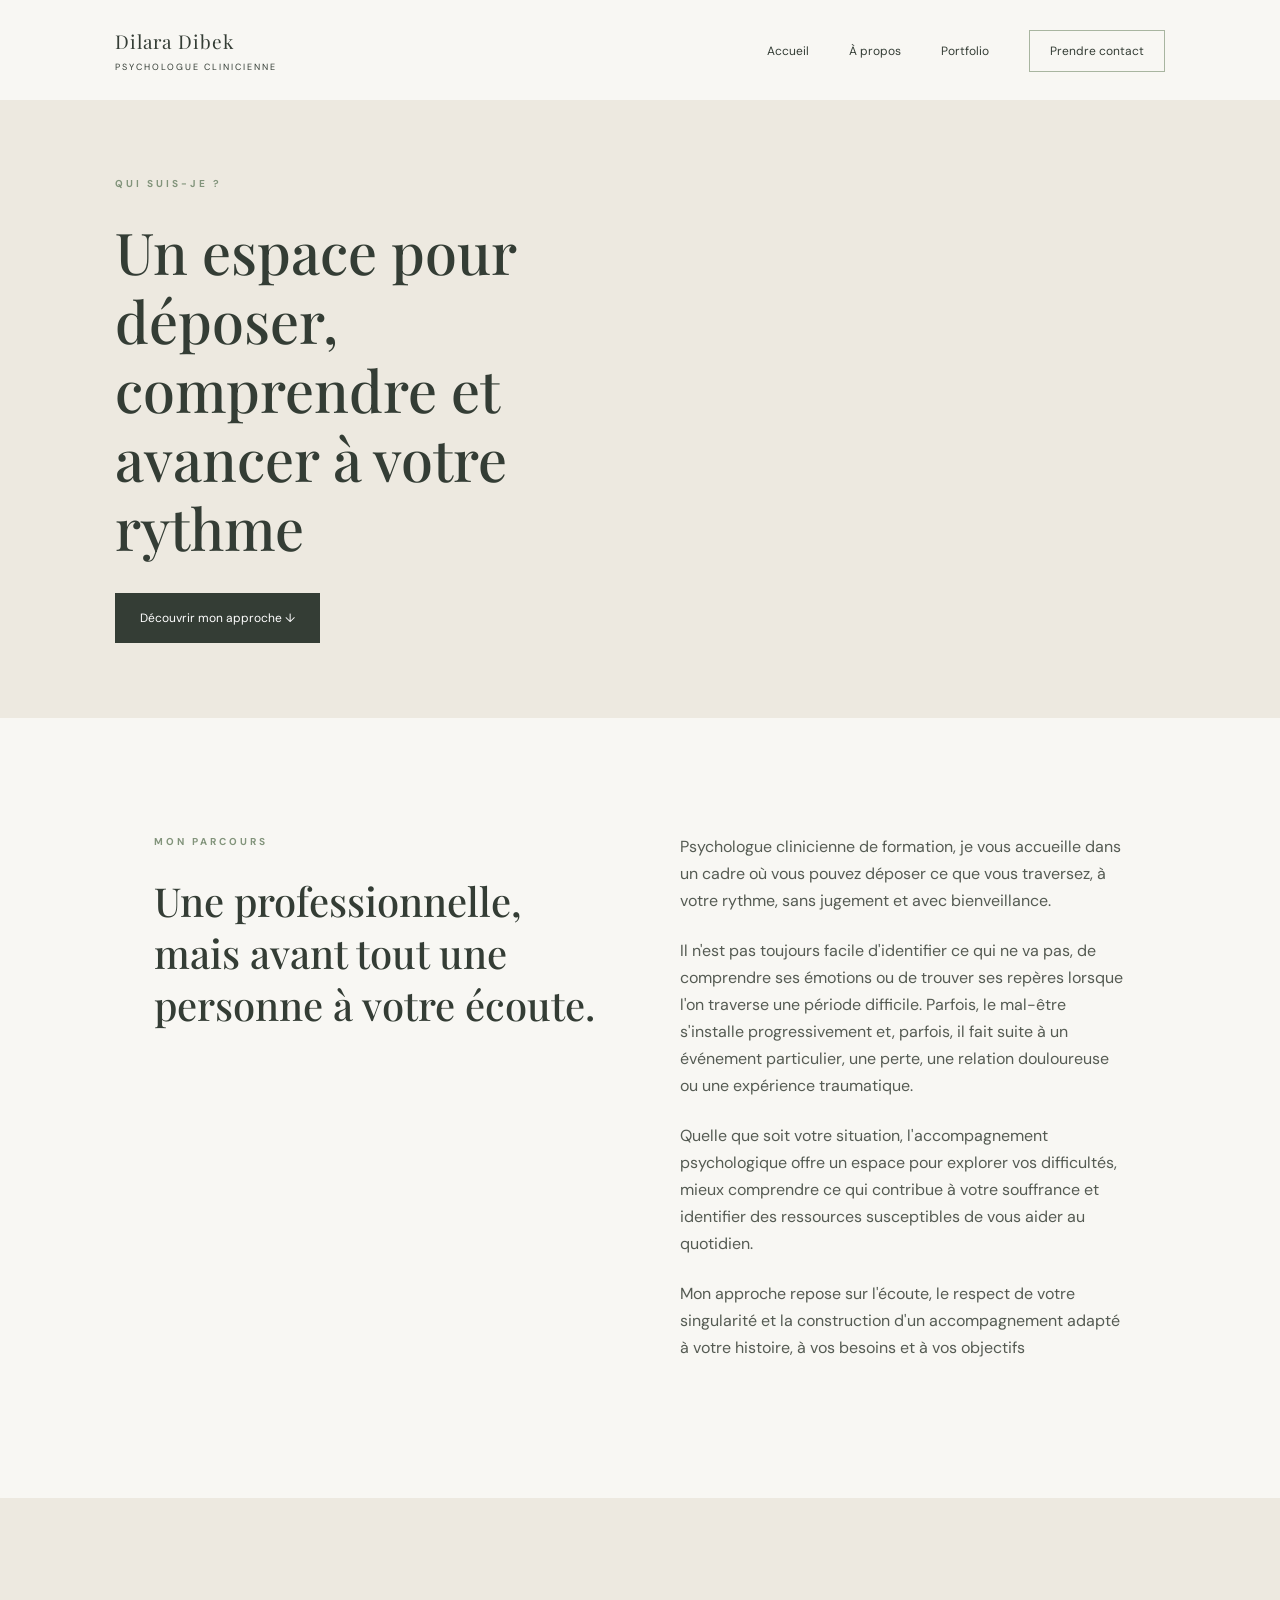
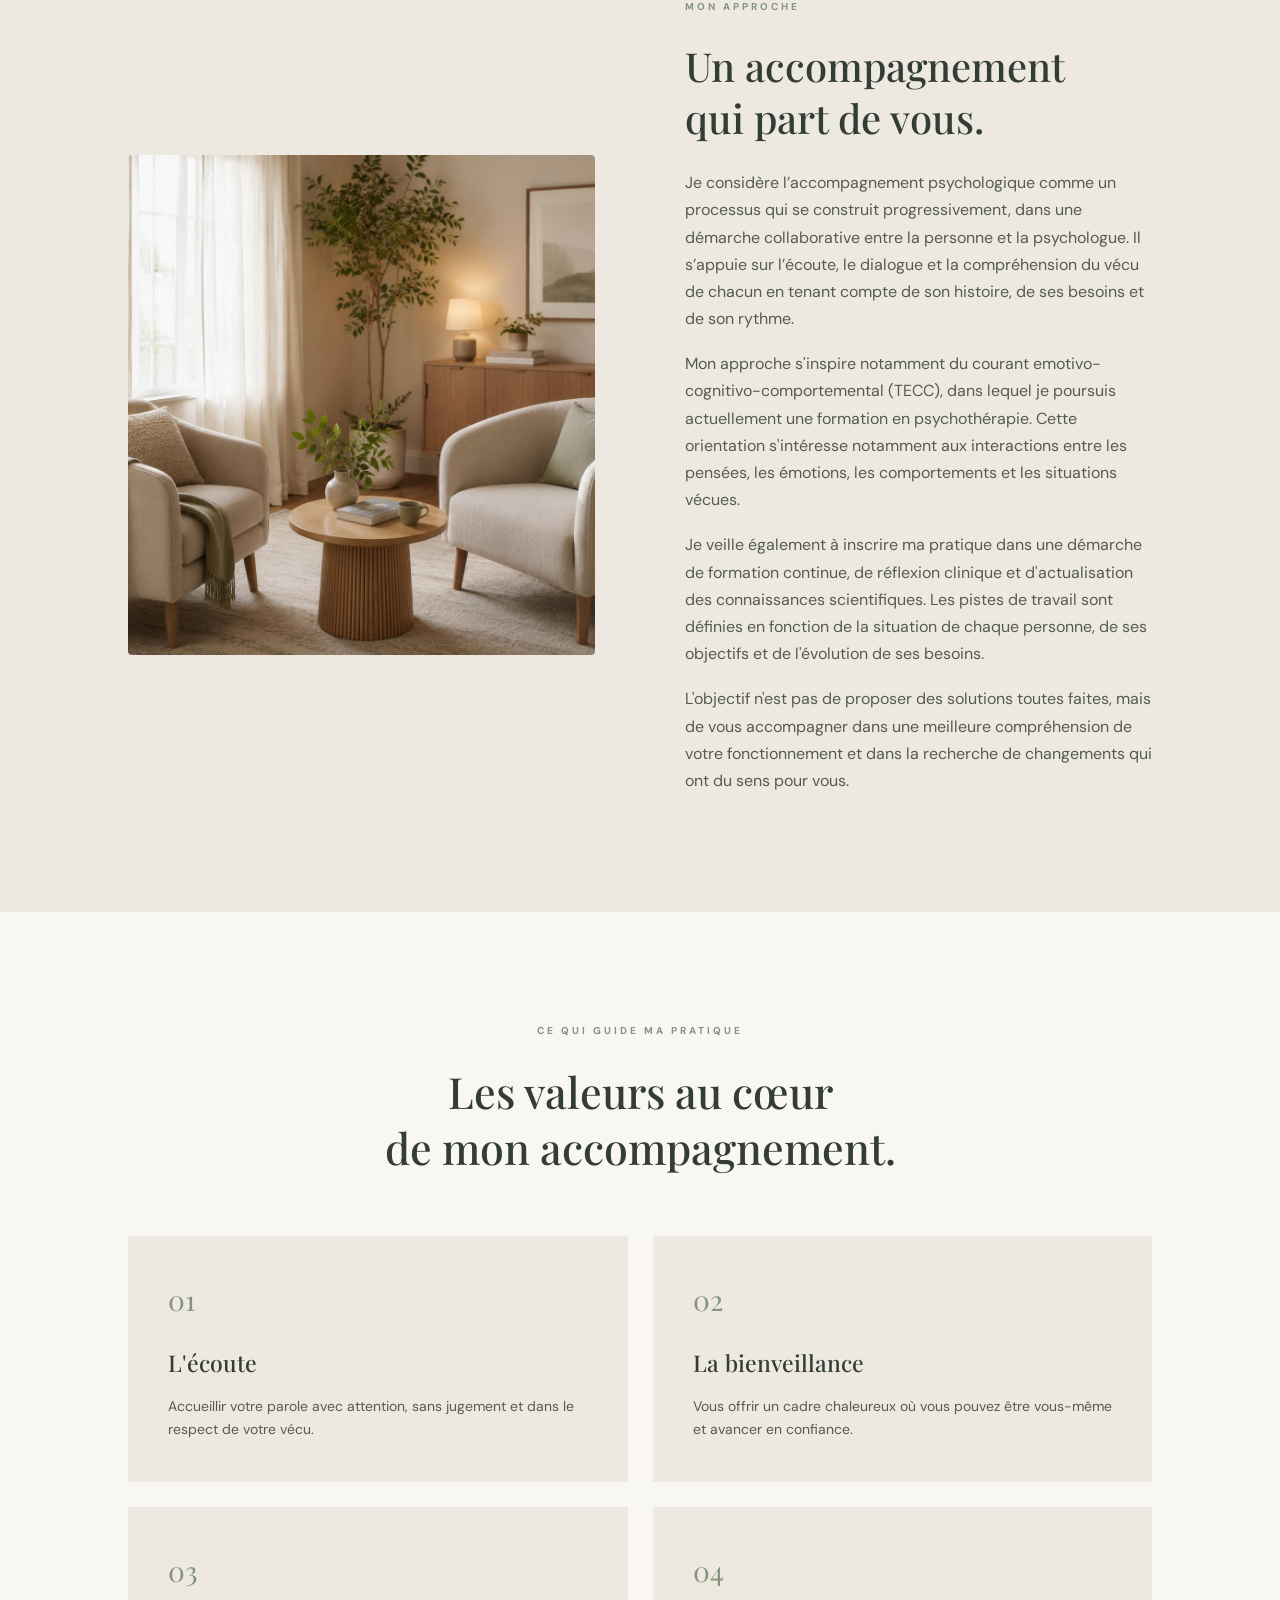
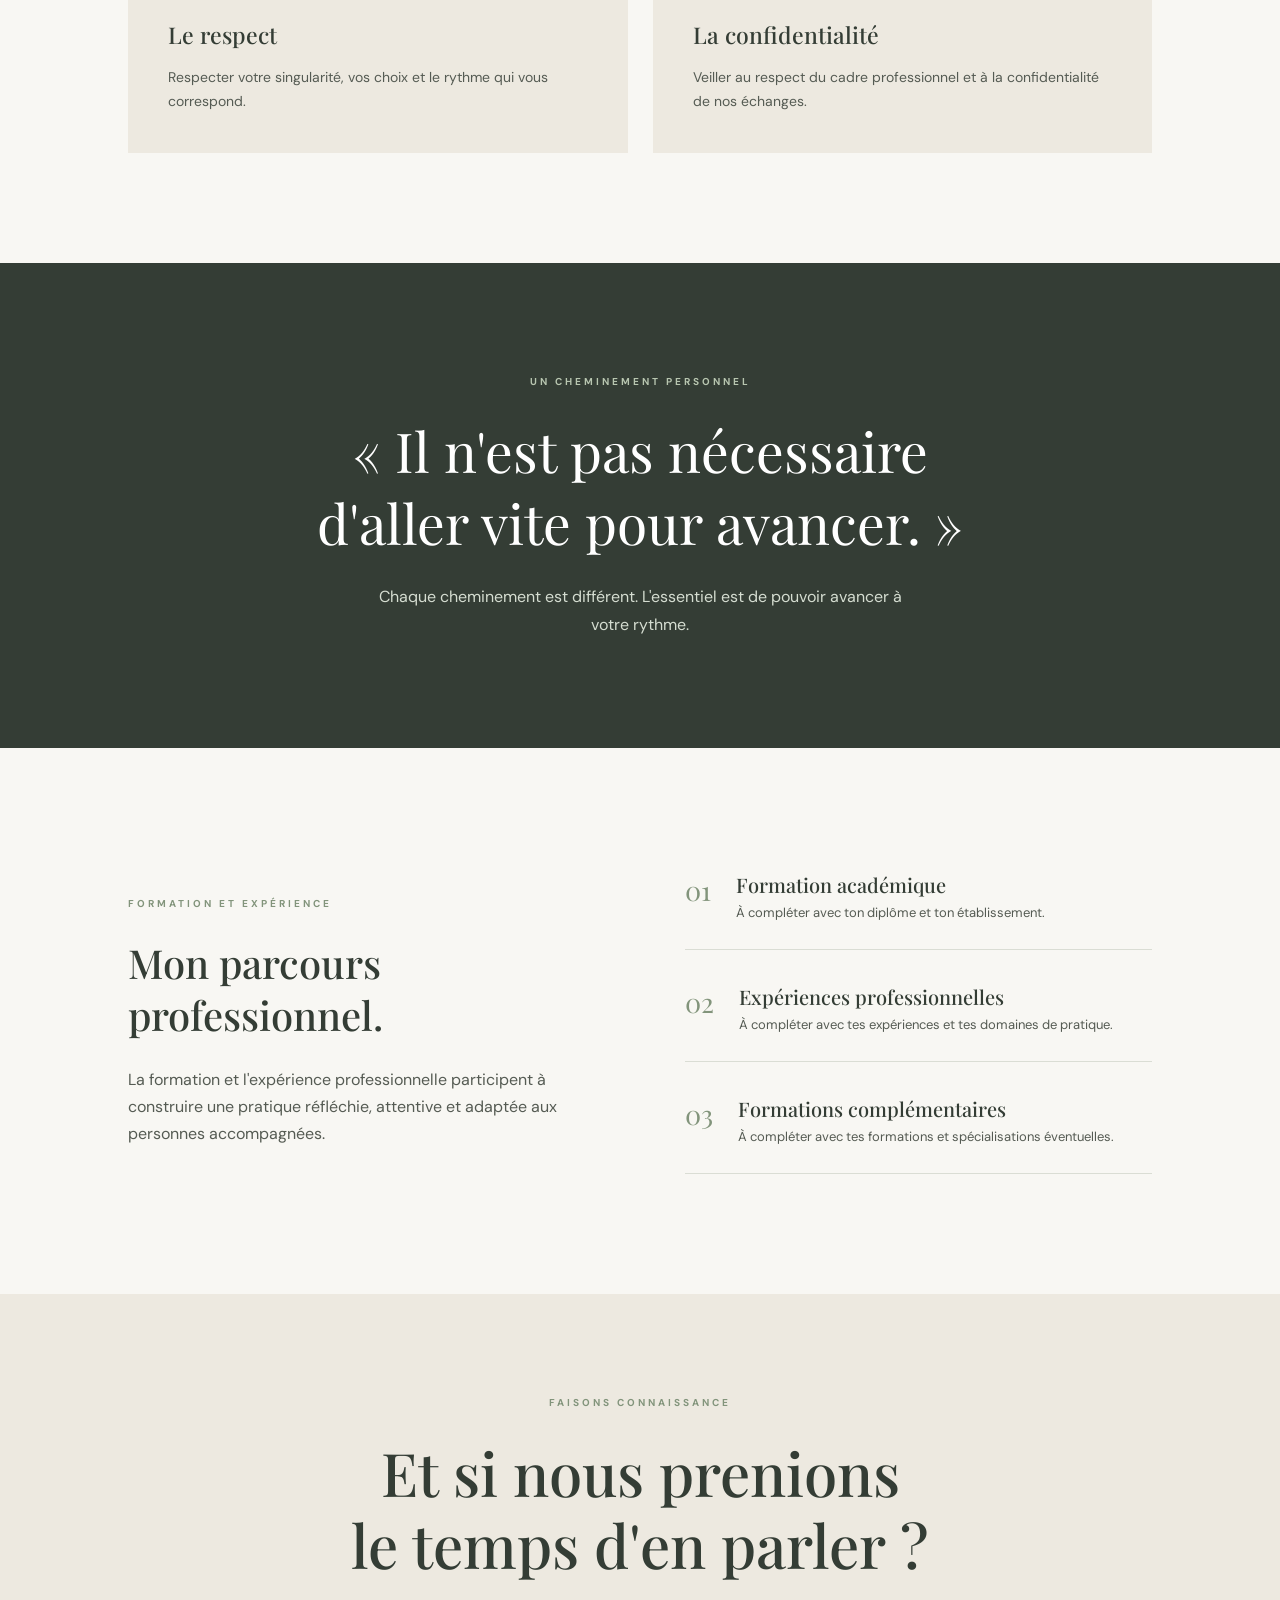
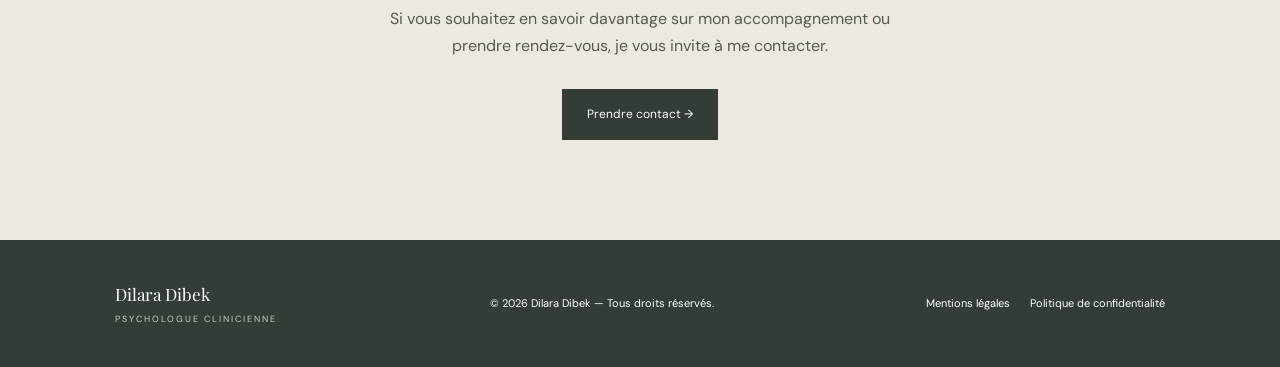
==== a-propos.html @ 1fabed9c "Add files via upload première publication site" ====
<!DOCTYPE html>
<html lang="fr">
<head>
    <meta charset="UTF-8">
    <meta name="viewport" content="width=device-width, initial-scale=1.0">

    <title>À propos | Dilara Dibek – Psychologue clinicienne à Mons</title>
    <meta name="description" content="Découvrez Dilara Dibek, psychologue clinicienne à Mons, son parcours, son approche et sa vision de l'accompagnement psychologique.">

    <link rel="stylesheet" href="a-propos.css">

    <link href="https://fonts.googleapis.com/css2?family=DM+Sans:wght@400;500;600;700&family=Playfair+Display:wght@400;500;600&display=swap" rel="stylesheet">
</head>

<body>

<header class="header">
    <a href="index.html" class="logo">
        Dilara Dibek
        <span>PSYCHOLOGUE CLINICIENNE</span>
    </a>

<nav>
    <ul>
        <li class="btn-deroulant">
            <a href="index.html">Accueil</a>

            <ul class="sous-menu">
                <li><a href="index.html#accompagnement">Accompagnement</a></li>
                <li><a href="index.html#seances">Les séances</a></li>
                <li><a href="index.html#galerie">Le cabinet</a></li>
            </ul>
        </li>

        <li><a href="a-propos.html">À propos</a></li>

        <li><a href="portfolio.html">Portfolio</a></li>

        <li><a href="contact.html" class="nav-button">Prendre contact</a></li>
    </ul>
</nav>

</header>

<main>

    <!-- INTRODUCTION -->

    <section class="about-hero">

        <div class="about-hero-text">
            <p class="eyebrow">QUI SUIS-JE ?</p>

            <h1>Un espace pour déposer, comprendre et avancer à votre rythme <br>
                
            </h1>

            <p>
               
            </p>

            <a href="#mon-approche" class="button">
                Découvrir mon approche ↓
            </a>
      

    </section>


    <!-- PRESENTATION -->

    <section class="presentation">

        <div class="presentation-heading">
            <p class="eyebrow">MON PARCOURS</p>

            <h2>Une professionnelle,<br>
                mais avant tout une personne à votre écoute.</h2>
        </div>

        <div class="presentation-content">

            <p> Psychologue clinicienne de formation, je vous accueille dans un cadre où vous pouvez déposer ce que vous traversez, à votre rythme, sans jugement et avec bienveillance.

            </p>

            <p>Il n'est pas toujours facile d'identifier ce qui ne va pas, de comprendre ses émotions ou de trouver ses repères lorsque l'on traverse une période difficile. Parfois, le mal-être s'installe progressivement et, parfois, il fait suite à un événement particulier, une perte, une relation douloureuse ou une expérience traumatique.          

            </p>

            <p>
               Quelle que soit votre situation, l'accompagnement psychologique offre un espace pour explorer vos difficultés, mieux comprendre ce qui contribue à votre souffrance et identifier des ressources susceptibles de vous aider au quotidien. 
            </p>

            <p> Mon approche repose sur l'écoute, le respect de votre singularité et la construction d'un accompagnement adapté à votre histoire, à vos besoins et à vos objectifs </p>

        </div>

    </section>


    <!-- APPROCHE -->

    <section class="approach" id="mon-approche">

        <div class="approach-image">
            <img src="galerie-cabinet.jpeg"
                 alt="Un espace de consultation chaleureux">
        </div>

        <div class="approach-text">

            <p class="eyebrow">MON APPROCHE</p>

            <h2>Un accompagnement<br>
                qui part de vous.</h2>

            <p>
                Je considère l’accompagnement psychologique comme un processus qui se construit progressivement, dans une démarche collaborative entre la personne et la psychologue. Il s’appuie sur l’écoute, le dialogue et la compréhension du vécu de chacun en tenant compte de son histoire, de ses besoins et de son rythme.
            </p>

            <p>
                Mon approche s'inspire notamment du courant emotivo-cognitivo-comportemental (TECC), dans lequel je poursuis actuellement une formation en psychothérapie. Cette orientation s'intéresse notamment aux interactions entre les pensées, les émotions, les comportements et les situations vécues.
            </p>

            <p>
                Je veille également à inscrire ma pratique dans une démarche de formation continue, de réflexion clinique et d'actualisation des connaissances scientifiques. Les pistes de travail sont définies en fonction de la situation de chaque personne, de ses objectifs et de l'évolution de ses besoins.
            </p>

            <p> L'objectif n'est pas de proposer des solutions toutes faites, mais de vous accompagner dans une meilleure compréhension de votre fonctionnement et dans la recherche de changements qui ont du sens pour vous.</p>

        </div>

    </section>


    <!-- VALEURS -->

    <section class="values">

        <div class="section-heading">
            <p class="eyebrow">CE QUI GUIDE MA PRATIQUE</p>

            <h2>Les valeurs au cœur<br>
                de mon accompagnement.</h2>
        </div>

        <div class="values-grid">

            <article class="value-card">
                <span>01</span>
                <h3>L'écoute</h3>
                <p>
                    Accueillir votre parole avec attention,
                    sans jugement et dans le respect
                    de votre vécu.
                </p>
            </article>

            <article class="value-card">
                <span>02</span>
                <h3>La bienveillance</h3>
                <p>
                    Vous offrir un cadre chaleureux
                    où vous pouvez être vous-même
                    et avancer en confiance.
                </p>
            </article>

            <article class="value-card">
                <span>03</span>
                <h3>Le respect</h3>
                <p>
                    Respecter votre singularité,
                    vos choix et le rythme qui
                    vous correspond.
                </p>
            </article>

            <article class="value-card">
                <span>04</span>
                <h3>La confidentialité</h3>
                <p>
                    Veiller au respect du cadre
                    professionnel et à la confidentialité
                    de nos échanges.
                </p>
            </article>

        </div>

    </section>


    <!-- CITATION -->

    <section class="quote">

        <p class="eyebrow">UN CHEMINEMENT PERSONNEL</p>

        <h2>
            « Il n'est pas nécessaire<br>
            d'aller vite pour avancer. »
        </h2>

        <p>
            Chaque cheminement est différent.
            L'essentiel est de pouvoir avancer à votre rythme.
        </p>

    </section>


    <!-- FORMATION A COMPLETER -->

    <section class="formation">

        <div class="formation-text">
            <p class="eyebrow">FORMATION ET EXPÉRIENCE</p>

            <h2>Mon parcours professionnel.</h2>

            <p>
                La formation et l'expérience professionnelle
                participent à construire une pratique réfléchie,
                attentive et adaptée aux personnes accompagnées.
            </p>
        </div>

        <div class="formation-details">

            <div class="formation-item">
                <span>01</span>
                <div>
                    <h3>Formation académique</h3>
                    <p>À compléter avec ton diplôme et ton établissement.</p>
                </div>
            </div>

            <div class="formation-item">
                <span>02</span>
                <div>
                    <h3>Expériences professionnelles</h3>
                    <p>À compléter avec tes expériences et tes domaines de pratique.</p>
                </div>
            </div>

            <div class="formation-item">
                <span>03</span>
                <div>
                    <h3>Formations complémentaires</h3>
                    <p>À compléter avec tes formations et spécialisations éventuelles.</p>
                </div>
            </div>

        </div>

    </section>


    <!-- CONTACT -->

    <section class="contact">

        <p class="eyebrow">FAISONS CONNAISSANCE</p>

        <h2>Et si nous prenions<br>
            le temps d'en parler ?</h2>

        <p>
            Si vous souhaitez en savoir davantage sur mon accompagnement
            ou prendre rendez-vous, je vous invite à me contacter.
        </p>

        <a href="index.html#contact" class="button">
            Prendre contact →
        </a>

    </section>

</main>


<footer>

    <div class="footer-logo">
        Dilara Dibek
        <span>PSYCHOLOGUE CLINICIENNE</span>
    </div>

    <p>© 2026 Dilara Dibek — Tous droits réservés.</p>

    <div class="footer-links">
        <a href="#">Mentions légales</a>
        <a href="#">Politique de confidentialité</a>
    </div>

</footer>

</body>
</html>
---- a-propos.css ----
/* =========================
   VARIABLES ET RESET
========================= */

:root {
    --beige: #EDE9E0;
    --cream: #F8F7F3;
    --sage: #A8B5A0;
    --dark-green: #343D35;
    --text: #555B53;
    --white: #FFFFFF;
}

* {
    margin: 0;
    padding: 0;
    box-sizing: border-box;
}

html {
    scroll-behavior: smooth;
}

body {
    font-family: 'DM Sans', sans-serif;
    background: var(--cream);
    color: var(--dark-green);
    line-height: 1.7;
}

img {
    display: block;
    width: 100%;
    object-fit: cover;
}

a {
    text-decoration: none;
}


/* =========================
   HEADER
========================= */

.header {
    min-height: 100px;
    padding: 20px 9%;
    display: flex;
    justify-content: space-between;
    align-items: center;
    background: var(--cream);
}

.logo {
    font-family: 'Playfair Display', serif;
    font-size: 19px;
    color: var(--dark-green);
    letter-spacing: 1px;
}

.logo span,
.footer-logo span {
    display: block;
    font-family: 'DM Sans', sans-serif;
    font-size: 9px;
    letter-spacing: 2px;
    margin-top: 3px;
}


nav {
    display: flex;
    align-items: center;
    gap: 30px;
}

nav ul {
    display: flex;
    align-items: center;
    gap: 40px;
    list-style: none;
}

nav a {
    font-size: 12px;
    color: var(--dark-green);
    transition: .3s;
}

nav a:hover;

nav a.active {
    color: #82947B;
}

/* MENU DEROULANT */

.btn-deroulant {
    position: relative;
}

.sous-menu {
    display: none;
    flex-direction: column;
    background-color: #F8F7F3;
    min-width: 150px;
    position: absolute;
    top: 100%;
    left: 0;
    gap: 0;
    z-index: 10;
    padding: 5px;
}

.btn-deroulant:hover .sous-menu {
    display: flex;
}

.sous-menu li {
    width: 100%;
}

.sous-menu a {
    display: block;
    padding: 8px 10px;
}


nav a {
    font-size: 12px;
    color: var(--dark-green);
    transition: .3s;
}

nav a:hover,
nav a.active {
    color: #82947B;
}

.nav-button {
    border: 1px solid var(--sage);
    padding: 12px 20px;
}

.nav-button:hover {
    background: var(--sage);
    color: white;
}



/* =========================
   ELEMENTS COMMUNS
========================= */

.eyebrow {
    font-size: 10px;
    font-weight: 700;
    letter-spacing: 3px;
    color: #82947B;
    margin-bottom: 25px;
}

.button {
    display: inline-block;
    background: var(--dark-green);
    color: white;
    padding: 15px 25px;
    font-size: 12px;
    transition: .3s;
}

.button:hover {
    background: #82947B;
    transform: translateY(-2px);
}


/* =========================
   HERO A PROPOS
========================= */

.about-hero {
    min-height: 600px;
    display: grid;
    grid-template-columns: 1fr 1fr;
    align-items: center;
    gap: 65px;
    padding: 75px 9%;
    background: var(--beige);
}

.about-hero-text {
    max-width: 580px;
}

.about-hero h1 {
    font-family: 'Playfair Display', serif;
    font-size: clamp(40px, 4.5vw, 60px);
    font-weight: 500;
    line-height: 1.2;
    margin-bottom: 30px;
}

.about-hero h1 span {
    color: #82947B;
}

.about-hero-text > p:not(.eyebrow) {
    color: var(--text);
    margin-bottom: 30px;
    max-width: 470px;
}

.about-hero-image img {
    height: 460px;
    border-radius: 180px 180px 0 0;
}


/* =========================
   PRESENTATION
========================= */

.presentation {
    display: grid;
    grid-template-columns: 1fr 1fr;
    gap: 80px;
    align-items: start;
    padding: 115px 12%;
}

.presentation-heading h2,
.approach h2,
.formation h2 {
    font-family: 'Playfair Display', serif;
    font-size: 40px;
    line-height: 1.3;
    font-weight: 500;
}

.presentation-content p {
    color: var(--text);
    margin-bottom: 22px;
}


/* =========================
   APPROCHE
========================= */

.approach {
    display: grid;
    grid-template-columns: 1fr 1fr;
    align-items: center;
    gap: 90px;
    padding: 100px 10%;
    background: var(--beige);
}

.approach-image img {
    height: 500px;
    border-radius: 4px;
}

.approach-text p:not(.eyebrow) {
    color: var(--text);
    margin-bottom: 18px;
}

.approach h2 {
    margin-bottom: 25px;
}


/* =========================
   VALEURS
========================= */

.values {
    padding: 110px 10%;
}

.section-heading {
    text-align: center;
    margin-bottom: 60px;
}

.section-heading h2 {
    font-family: 'Playfair Display', serif;
    font-size: 43px;
    font-weight: 500;
    line-height: 1.3;
}

.values-grid {
    display: grid;
    grid-template-columns: repeat(2, 1fr);
    gap: 25px;
}

.value-card {
    padding: 40px;
    background: var(--beige);
    transition: .3s;
}

.value-card:hover {
    transform: translateY(-5px);
    background: #E4E9DF;
}

.value-card span {
    display: block;
    font-family: 'Playfair Display', serif;
    font-size: 28px;
    color: #82947B;
    margin-bottom: 20px;
}

.value-card h3 {
    font-family: 'Playfair Display', serif;
    font-size: 23px;
    font-weight: 500;
    margin-bottom: 12px;
}

.value-card p {
    font-size: 14px;
    color: var(--text);
}


/* =========================
   CITATION
========================= */

.quote {
    padding: 110px 10%;
    background: var(--dark-green);
    color: white;
    text-align: center;
}

.quote .eyebrow {
    color: #B8C6B0;
}

.quote h2 {
    font-family: 'Playfair Display', serif;
    font-size: clamp(35px, 5vw, 55px);
    font-weight: 400;
    line-height: 1.3;
    margin-bottom: 25px;
}

.quote p:last-child {
    color: #D5DDD1;
    max-width: 550px;
    margin: auto;
}


/* =========================
   FORMATION
========================= */

.formation {
    display: grid;
    grid-template-columns: 1fr 1fr;
    gap: 90px;
    align-items: center;
    padding: 120px 10%;
}

.formation-text > p:not(.eyebrow) {
    color: var(--text);
    margin-top: 25px;
}

.formation-details {
    display: flex;
    flex-direction: column;
    gap: 30px;
}

.formation-item {
    display: flex;
    gap: 25px;
    padding-bottom: 25px;
    border-bottom: 1px solid #DADDD4;
}

.formation-item span {
    font-family: 'Playfair Display', serif;
    color: #82947B;
    font-size: 27px;
}

.formation-item h3 {
    font-family: 'Playfair Display', serif;
    font-size: 20px;
    font-weight: 500;
}

.formation-item p {
    font-size: 13px;
    color: var(--text);
}


/* =========================
   CONTACT
========================= */

.contact {
    background: var(--beige);
    text-align: center;
    padding: 100px 10%;
}

.contact h2 {
    font-family: 'Playfair Display', serif;
    font-size: clamp(42px, 5vw, 60px);
    font-weight: 500;
    line-height: 1.2;
    margin-bottom: 25px;
}

.contact > p:not(.eyebrow) {
    color: var(--text);
    max-width: 500px;
    margin: 0 auto 30px;
}


/* =========================
   FOOTER
========================= */

footer {
    padding: 40px 9%;
    display: flex;
    justify-content: space-between;
    align-items: center;
    gap: 25px;
    background: var(--dark-green);
    color: white;
    font-size: 11px;
}

.footer-logo {
    font-family: 'Playfair Display', serif;
    font-size: 17px;
}

.footer-logo span {
    color: #C7D1C1;
}

.footer-links {
    display: flex;
    gap: 20px;
}

.footer-links a {
    color: white;
    font-size: 11px;
}


/* =========================
   RESPONSIVE
========================= */

@media (max-width: 900px) {

    .header {
        padding: 25px 5%;
        flex-direction: column;
        gap: 25px;
    }

    nav {
        flex-wrap: wrap;
        justify-content: center;
        gap: 15px;
    }

    .about-hero,
    .presentation,
    .approach,
    .formation {
        grid-template-columns: 1fr;
        gap: 45px;
        padding: 75px 7%;
    }

    .about-hero-image img {
        height: 380px;
    }

    .approach-image img {
        height: 380px;
    }

    .values,
    .contact {
        padding: 75px 7%;
    }

    footer {
        flex-direction: column;
        text-align: center;
    }
}

@media (max-width: 550px) {

    .values-grid {
        grid-template-columns: 1fr;
    }

    .presentation-heading h2,
    .approach h2,
    .formation h2,
    .section-heading h2 {
        font-size: 34px;
    }

    .about-hero h1 {
        font-size: 40px;
    }

    .quote {
        padding: 75px 7%;
    }
}
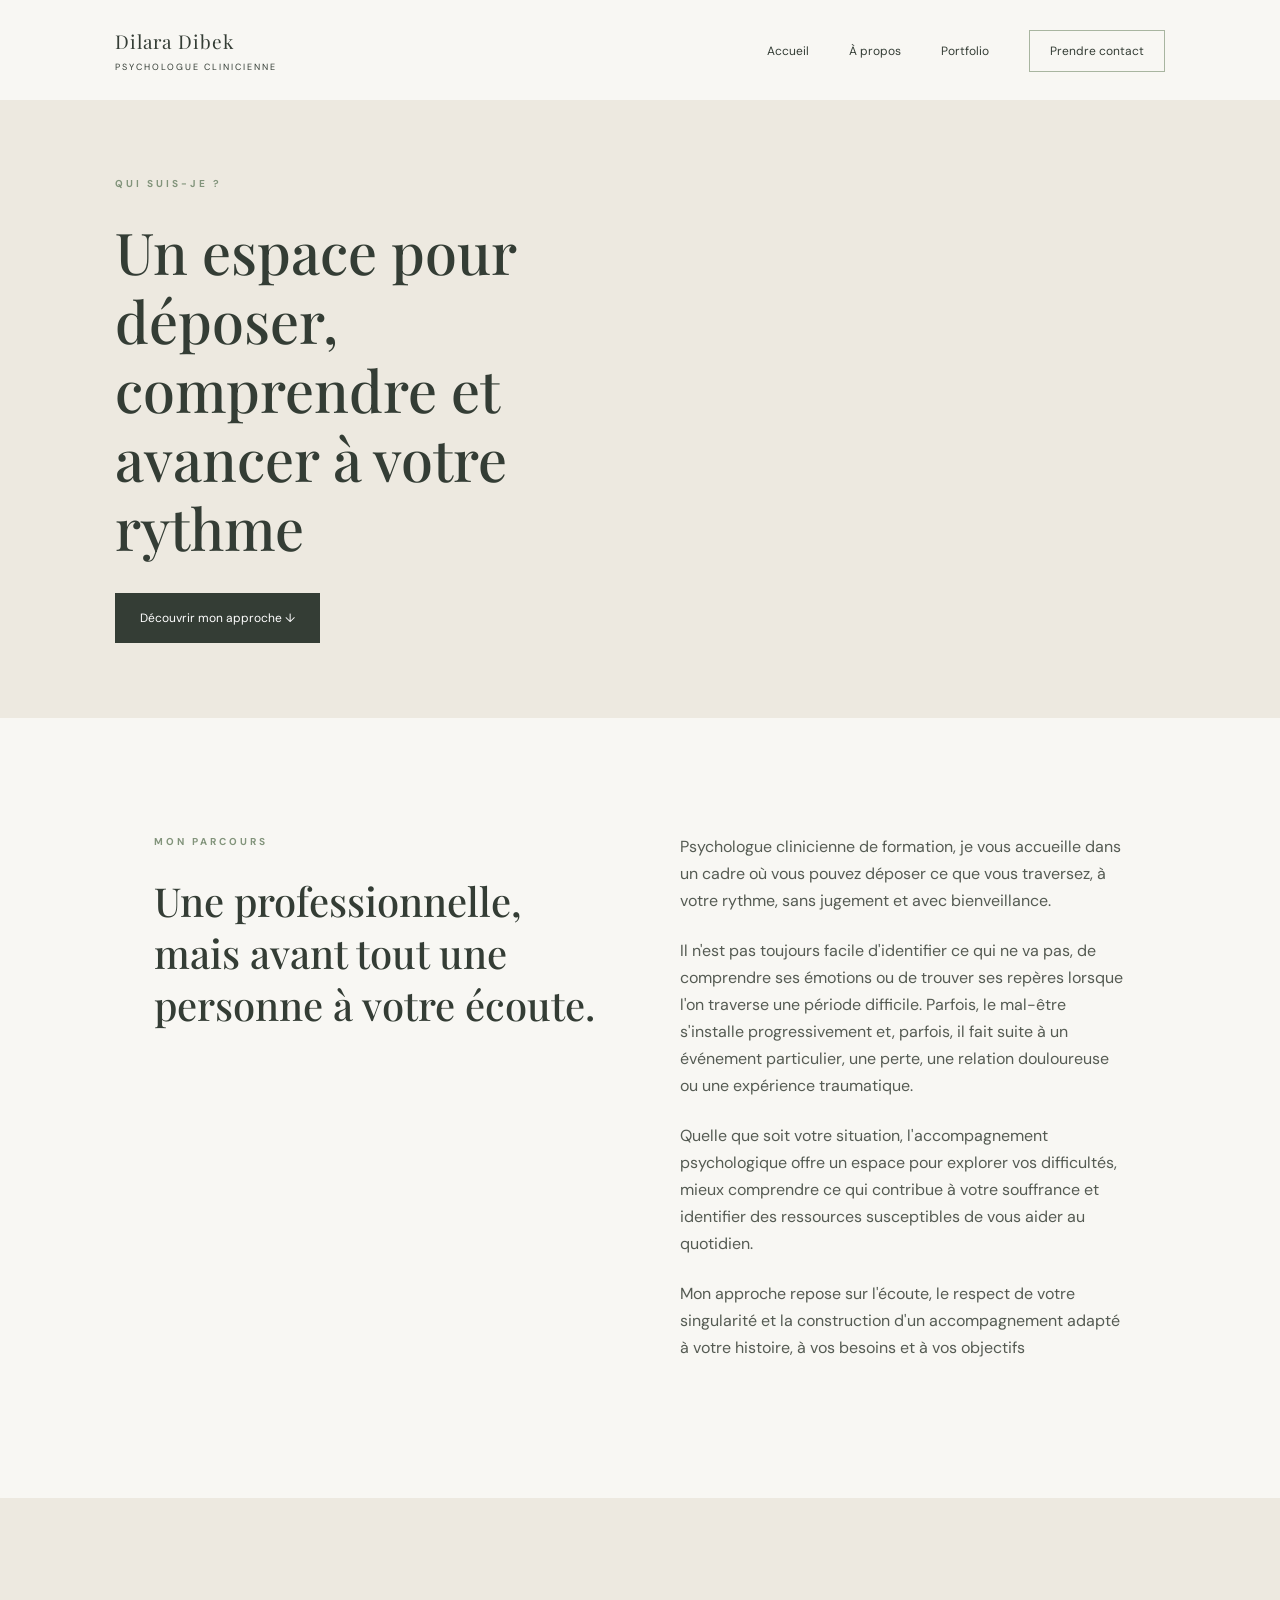
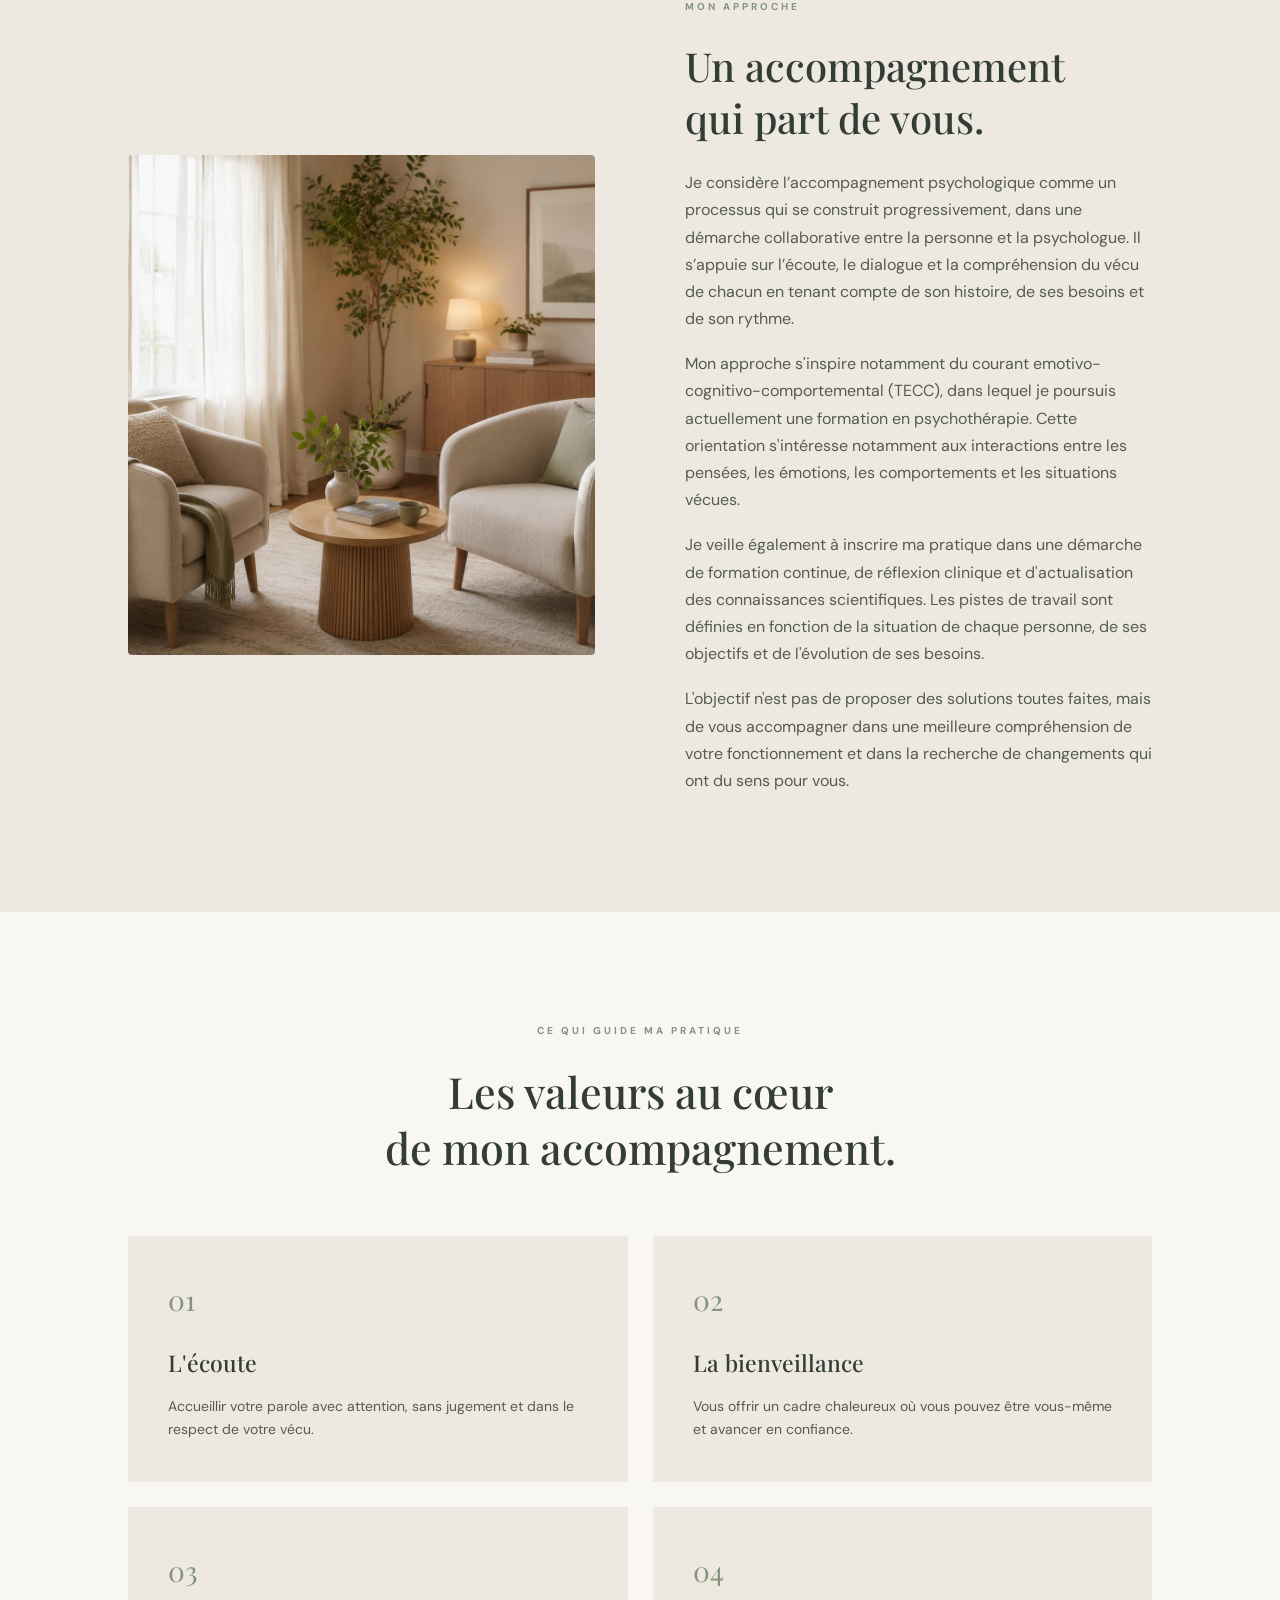
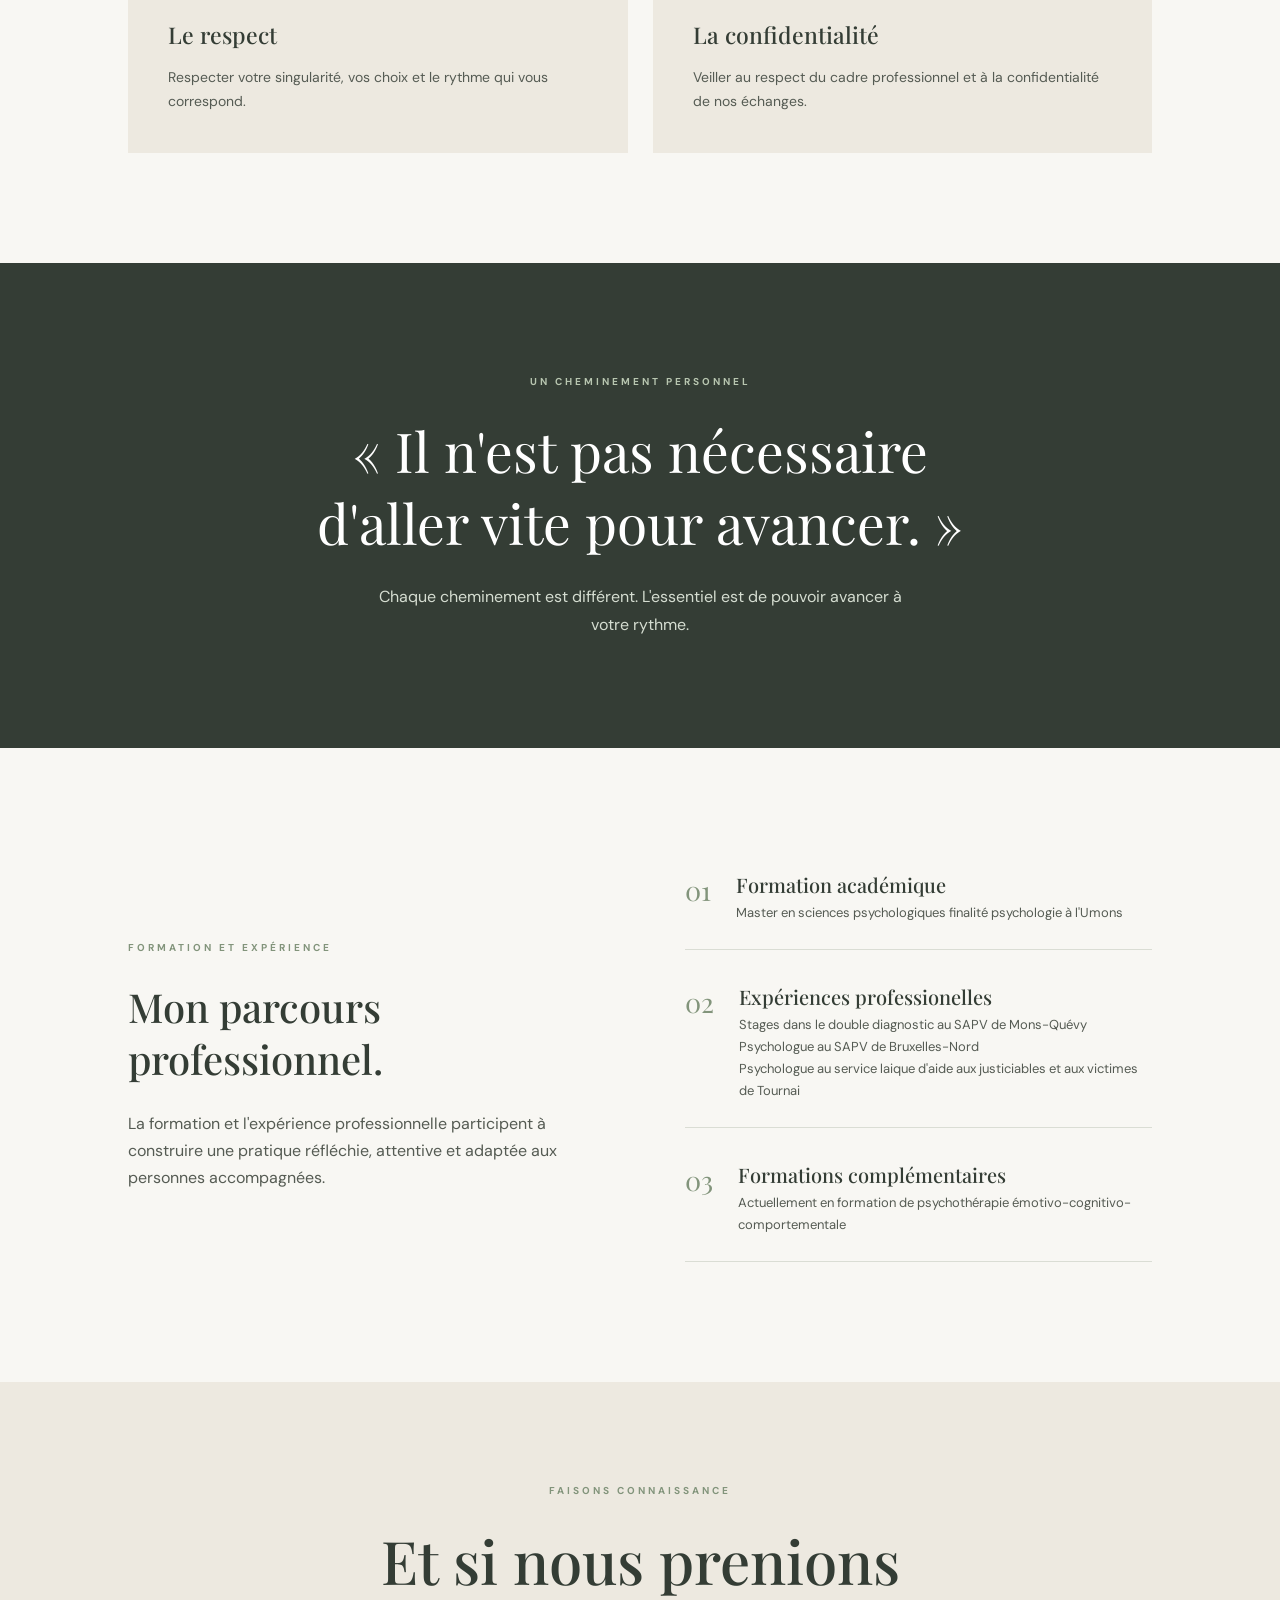
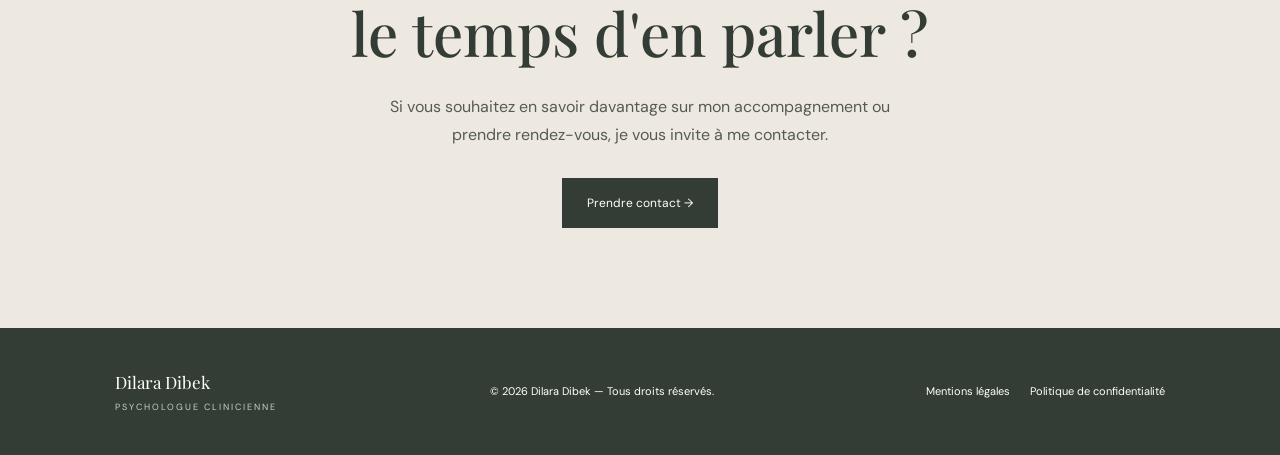
==== commit 2fc7f7fd: "Add files via upload" ====
--- a/a-propos.html
+++ b/a-propos.html
@@ -234,15 +234,17 @@
                 <span>01</span>
                 <div>
                     <h3>Formation académique</h3>
-                    <p>À compléter avec ton diplôme et ton établissement.</p>
+                    <p>Master en sciences psychologiques finalité psychologie à l'Umons</p>
                 </div>
             </div>
 
             <div class="formation-item">
                 <span>02</span>
                 <div>
-                    <h3>Expériences professionnelles</h3>
-                    <p>À compléter avec tes expériences et tes domaines de pratique.</p>
+                    <h3> Expériences professionelles</h3>
+                    <p>  Stages dans le double diagnostic au SAPV de Mons-Quévy </p>
+                    <p> Psychologue au SAPV de Bruxelles-Nord </p>
+                    <p> Psychologue au service laique d'aide aux justiciables et aux victimes de Tournai 
                 </div>
             </div>
 
@@ -250,7 +252,7 @@
                 <span>03</span>
                 <div>
                     <h3>Formations complémentaires</h3>
-                    <p>À compléter avec tes formations et spécialisations éventuelles.</p>
+                    <p> Actuellement en formation de psychothérapie émotivo-cognitivo-comportementale</p>
                 </div>
             </div>
 
--- a/a-propos.css
+++ b/a-propos.css
@@ -88,8 +88,6 @@
     color: var(--dark-green);
     transition: .3s;
 }
-
-nav a:hover;
 
 nav a.active {
     color: #82947B;
@@ -475,66 +473,198 @@
    RESPONSIVE
 ========================= */
 
+/* TABLETTES */
+
 @media (max-width: 900px) {
 
+    /* HEADER ET MENU */
+
     .header {
+        flex-direction: column;
+        height: auto;
         padding: 25px 5%;
+        gap: 20px;
+    }
+
+    nav {
+        width: 100%;
+        display: flex;
         flex-direction: column;
-        gap: 25px;
-    }
-
-    nav {
+        align-items: center;
+        gap: 15px;
+    }
+
+    nav > ul {
+        display: flex;
         flex-wrap: wrap;
         justify-content: center;
-        gap: 15px;
-    }
+        gap: 15px 20px;
+    }
+
+    nav > ul > li {
+        white-space: nowrap;
+    }
+
+    .nav-button {
+        display: inline-block;
+        width: auto;
+        white-space: nowrap;
+        padding: 10px 18px;
+    }
+
+    /* SECTIONS */
 
     .about-hero,
     .presentation,
     .approach,
     .formation {
         grid-template-columns: 1fr;
-        gap: 45px;
-        padding: 75px 7%;
-    }
-
-    .about-hero-image img {
-        height: 380px;
-    }
-
+        gap: 40px;
+        padding: 60px 7%;
+    }
+
+    /* IMAGES */
+
+    .about-hero-image img,
     .approach-image img {
         height: 380px;
     }
 
-    .values,
+    /* VALEURS */
+
+    .values {
+        padding: 60px 7%;
+    }
+
+    /* CONTACT */
+
     .contact {
-        padding: 75px 7%;
-    }
+        padding: 60px 7%;
+    }
+
+    /* PIED DE PAGE */
 
     footer {
         flex-direction: column;
         text-align: center;
-    }
-}
+        gap: 20px;
+    }
+}
+
+
+/* TELEPHONES */
 
 @media (max-width: 550px) {
 
-    .values-grid {
+    /* HEADER ET MENU */
+
+    .header {
+        padding: 20px 15px;
+    }
+
+    .logo {
+        font-size: 18px;
+        text-align: center;
+    }
+
+    nav {
+        width: 100%;
+        gap: 18px;
+    }
+
+    nav > ul {
+        width: 100%;
+        justify-content: center;
+        gap: 12px 18px;
+    }
+
+    nav > ul > li > a {
+        font-size: 11px;
+        white-space: nowrap;
+    }
+
+    .nav-button {
+        padding: 10px 18px;
+        font-size: 12px;
+        white-space: nowrap;
+    }
+
+    /* SECTIONS */
+
+    .about-hero,
+    .presentation,
+    .approach,
+    .formation {
         grid-template-columns: 1fr;
+        padding: 45px 6%;
+        gap: 30px;
+    }
+
+    /* IMAGES */
+
+    .about-hero-image img,
+    .approach-image img {
+        height: 280px;
+    }
+
+    /* TITRES */
+
+    .about-hero h1 {
+        font-size: 36px;
     }
 
     .presentation-heading h2,
     .approach h2,
     .formation h2,
     .section-heading h2 {
-        font-size: 34px;
-    }
-
-    .about-hero h1 {
-        font-size: 40px;
-    }
+        font-size: 30px;
+    }
+
+    /* VALEURS */
+
+    .values {
+        padding: 50px 6%;
+    }
+
+    .values-grid {
+        grid-template-columns: 1fr;
+        gap: 20px;
+    }
+
+    .value-card {
+        padding: 25px;
+    }
+
+    /* CITATION */
 
     .quote {
-        padding: 75px 7%;
-    }
-}
+        padding: 60px 6%;
+    }
+
+    .quote h2 {
+        font-size: 30px;
+    }
+
+    /* CONTACT */
+
+    .contact {
+        padding: 55px 6%;
+    }
+
+    .contact h2 {
+        font-size: 36px;
+    }
+
+    /* PIED DE PAGE */
+
+    footer {
+        padding: 30px 6%;
+        gap: 20px;
+    }
+
+    .footer-links {
+        flex-wrap: wrap;
+        justify-content: center;
+        gap: 12px;
+    }
+}
